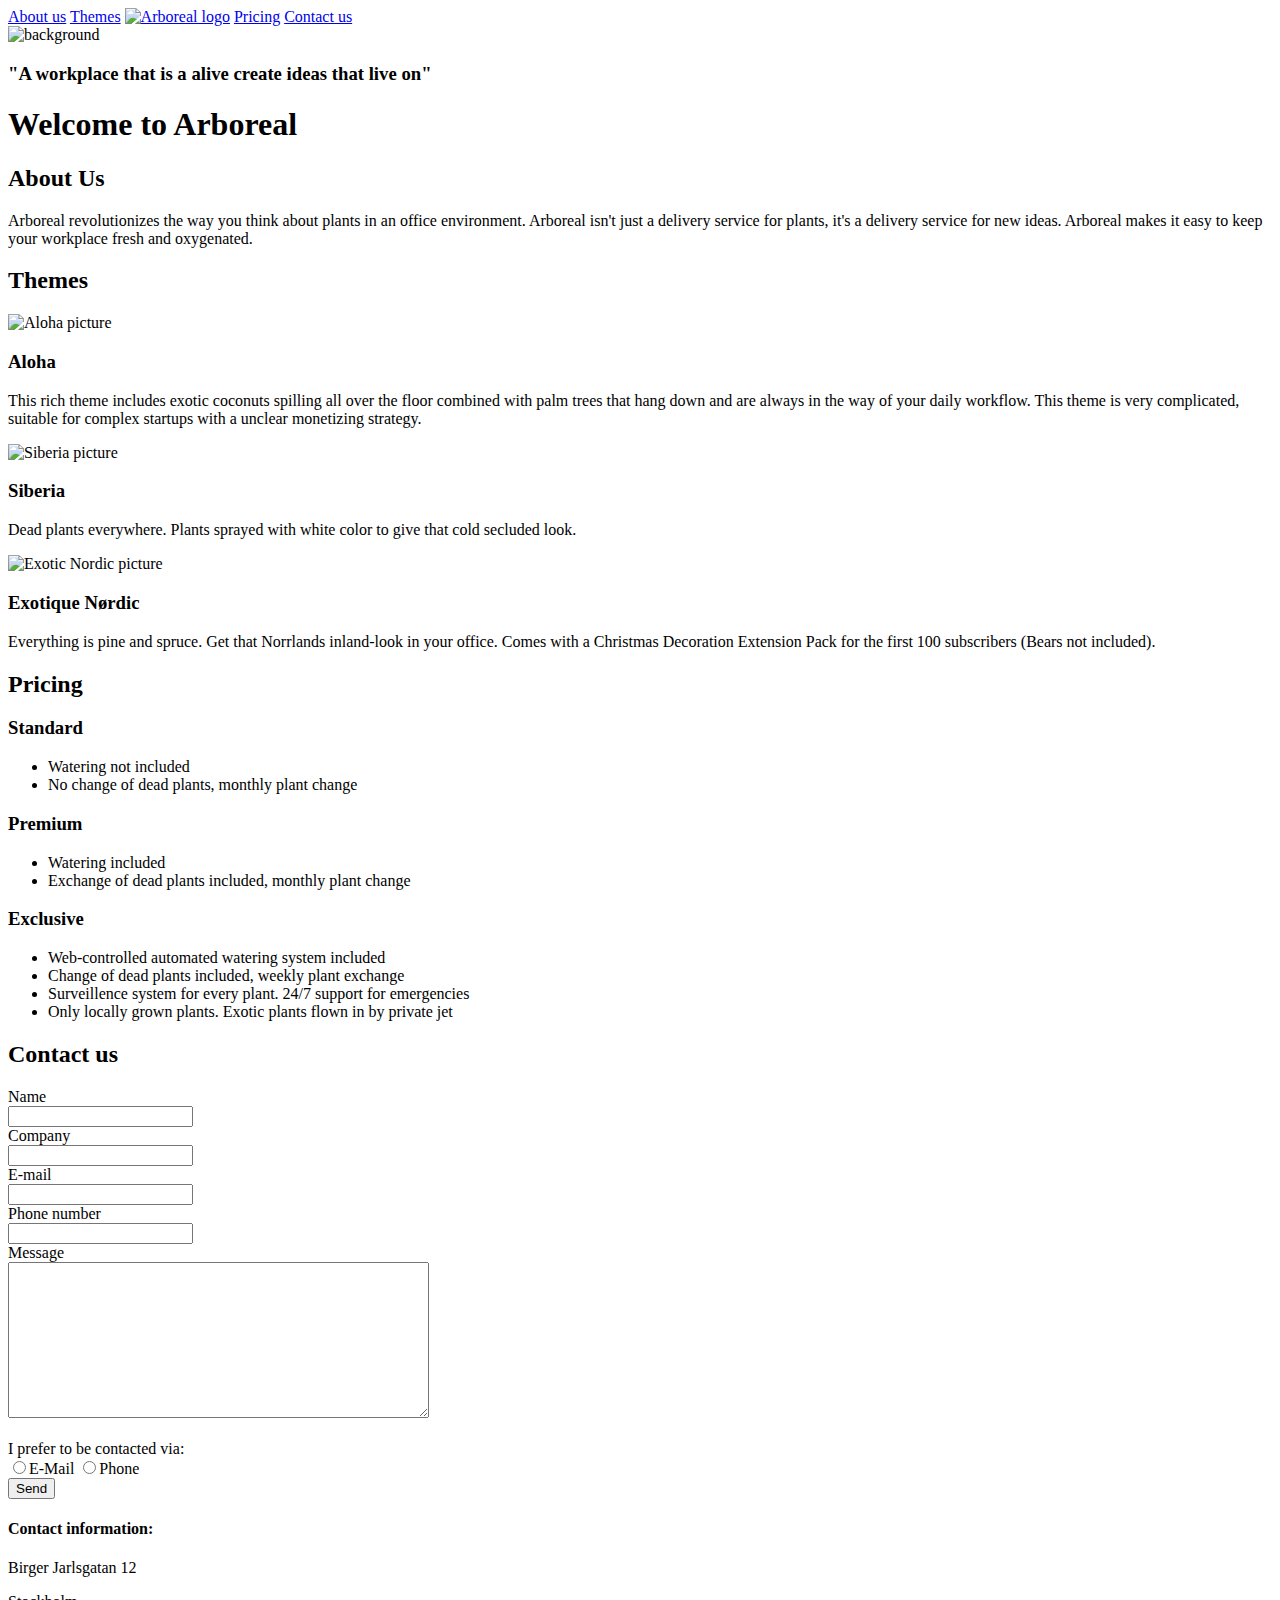
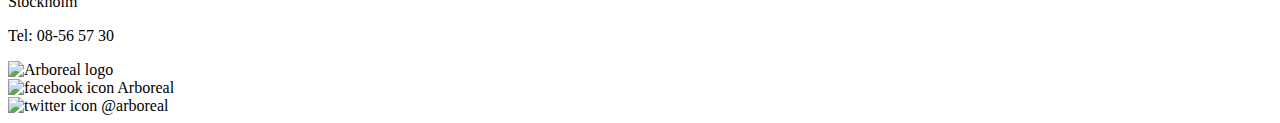
==== index.html @ 0398a41c "html name change" ====
<!DOCTYPE html>
<html>
  <head>
    <meta charset="utf-8">
    <link rel="stylesheet" href="stylesheet.css">
    <title>Arboreal</title>
  </head>
  <body>
    <!--Navigationbar-->
    <nav>
      <a href="#aboutUs">About us</a>
      <a href="#themes">Themes</a>
      <a href="#home"><img src="blacklogo.png" alt="Arboreal logo" class="blacklogo"></a>
      <a href="#pricing">Pricing</a>
      <a href="#contactUs">Contact us</a>
    </nav>
    <!--header: image+logo+quote-->
    <header id="home">
      <img src="headerimage.jpg" alt="background" class="headerimage">
      <h3>"A workplace that is a alive create ideas that live on"</h3>
    </header>
<!-- Main -->
    <main>
      <h1>Welcome to Arboreal</h1>
    <!--About the company-->
    <article id="aboutUs" class="aboutUs">
      <h2>About Us</h2>
      <p>Arboreal revolutionizes the way you think about plants in an office
        environment. Arboreal isn't just a delivery service for plants,
        it's a delivery service for new ideas. Arboreal makes it easy to keep
        your workplace fresh and oxygenated.</p>
    </article>
    <!--the different themes-->
    <article class="themes" id="themes">
        <h2>Themes</h2>
      <div class="themeswrapper">
        <section class="thethemes">
          <img src="aloha.jpg" alt="Aloha picture">
          <h3>Aloha</h3>
            <p>This rich theme includes exotic coconuts spilling all over the floor
              combined with palm trees that hang down and are always in the way of
              your daily workflow. This theme is very complicated, suitable for
              complex startups with a unclear monetizing strategy.</p>
        </section>

        <section class="thethemes">
          <img src="siberia.jpg" alt="Siberia picture">
          <h3>Siberia</h3>
            <p>Dead plants everywhere. Plants sprayed with white color to give that
               cold secluded look.</p>
        </section>

        <section class="thethemes">
          <img src="nordic.jpg" alt="Exotic Nordic picture">
          <h3>Exotique Nørdic</h3>
            <p>Everything is pine and spruce. Get that Norrlands inland-look in
              your office. Comes with a Christmas Decoration Extension Pack for
              the first 100 subscribers (Bears not included).</p>
        </section>
      </div>
    </article>

    <!--Pricing-->
    <article id="pricing">
      <h2>Pricing</h2>
      <div class="pricing">
        <section class="price">
          <h3>Standard</h3>
          <ul>
            <li>Watering not included	</li>
            <li>No change of dead plants, monthly plant change</li>
          </ul>
        </section>
        <section class="price">
          <h3>Premium</h3>
          <ul>
            <li>Watering included</li>
            <li>Exchange of dead plants included, monthly plant change</li>
          </ul>
        </section>
        <section class="price">
          <h3>Exclusive</h3>
          <ul>
            <li>Web-controlled automated watering system included</li>
            <li>Change of dead plants included, weekly plant exchange</li>
            <li>Surveillence system for every plant. 24/7 support for emergencies</li>
            <li>Only locally grown plants. Exotic plants flown in by private jet</li>
          </ul>
        </section>
      </div>
    </article>
    <!--contact form-->
    <article id="contactUs" class="contactUs">
      <h2>Contact us</h2>
      <form>
        <div>
          <label>Name</label>
          <br><input type="text" name="name"><br/>
          <label>Company</label>
          <br><input type="text" name="company"><br/>
          <label>E-mail</label>
          <br><input type="text" name="E-mail"><br/>
          <label>Phone number</label>
          <br><input type="tel" name="phonenumber"><br/>
         </div>
         <div>
           <label>Message</label>
           <br><textarea rows="10" cols="50"></textarea><br/>
           <div class="send">
             <br><label>I prefer to be contacted via:</label><br/>
             <input type="radio" name="email" value="email">E-Mail
             <input type="radio" name="phone" value="phone">Phone
           </div>
           <div class="send">
             <button name="message" onclick="alert('Thank you! We will be in touch shortly.')">Send</button>
           </div>
         </div>
      </form>
    </article>
  <!--Footer with contact information-->
</main>
    <footer>
    <div class="contactinfo">
      <h4>Contact information:</h4>
          <p>Birger Jarlsgatan 12
          <p>Stockholm</p>
          <p>Tel: 08-56 57 30</p>
    </div>
    <div class="contactinfo">
      <img src="whitelogo.png" alt="Arboreal logo">
    </div>
    <div class="contactinfo">
      <div class="socialmedia">
        <img src="facebook_icon.png" alt="facebook icon" class="facebook"> Arboreal
      </div>
      <div class="socialmedia">
        <img src="twitter_icon.png" alt="twitter icon" class="twitter"> @arboreal
      </div>
    </div>
    </footer>
  </body>
</html>
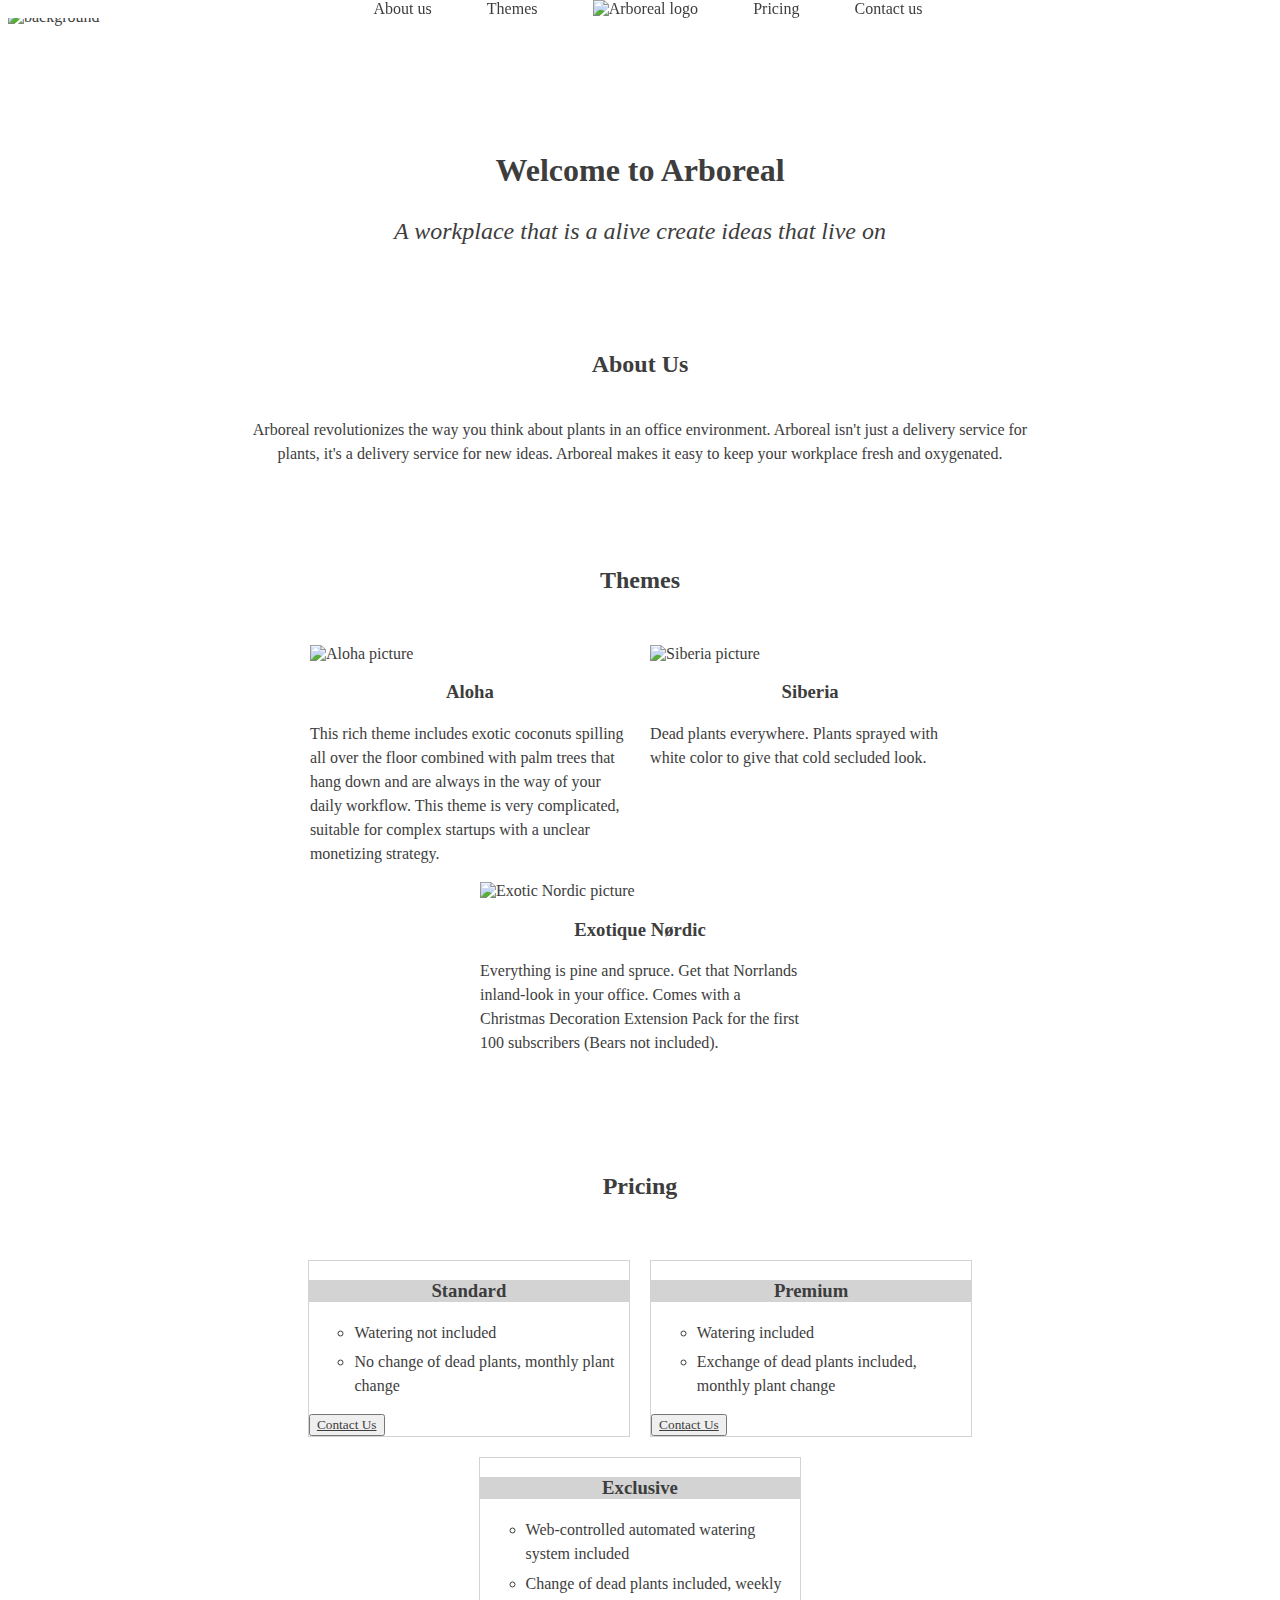
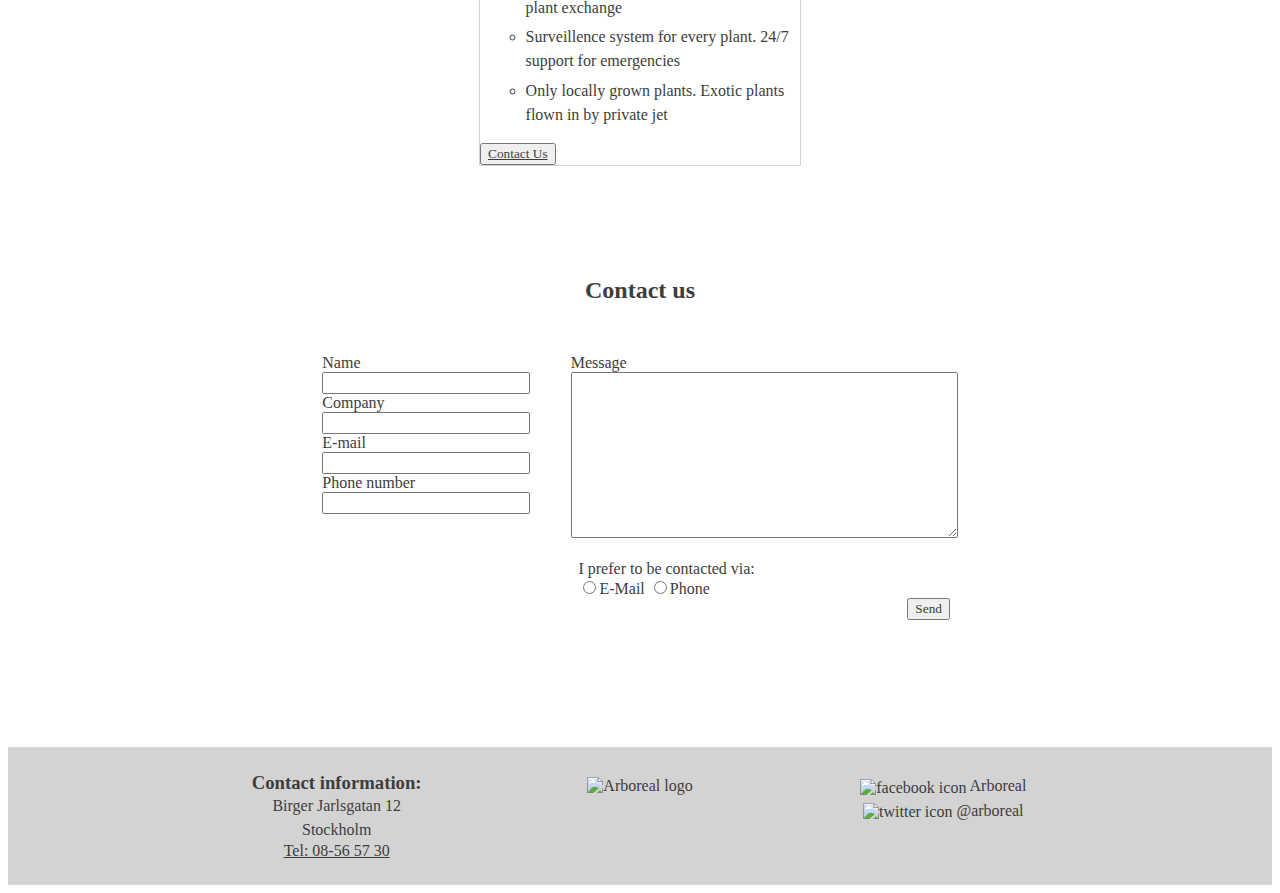
==== commit c2885101: "Language!" ====
--- a/index.html
+++ b/index.html
@@ -2,26 +2,45 @@
 <html>
   <head>
     <meta charset="utf-8">
+    <meta name="viewport" content="width=device-width, initial-scale=1.0">
     <link rel="stylesheet" href="stylesheet.css">
+    <script type="text/javascript" src="script.js" defer></script>
     <title>Arboreal</title>
   </head>
   <body>
     <!--Navigationbar-->
     <nav>
-      <a href="#aboutUs">About us</a>
-      <a href="#themes">Themes</a>
-      <a href="#home"><img src="blacklogo.png" alt="Arboreal logo" class="blacklogo"></a>
-      <a href="#pricing">Pricing</a>
-      <a href="#contactUs">Contact us</a>
+      <div class="navDesktop">
+        <a href="#aboutUs">About us</a>
+        <a href="#themes">Themes</a>
+        <a href="#home"><img src="blacklogo.png" alt="Arboreal logo" class="blacklogo"></a>
+        <a href="#pricing">Pricing</a>
+        <a href="#contactUs">Contact us</a>
+      </div>
+
+      <div class="navMobile">
+        <input type="checkbox" />
+        <span></span>
+        <span></span>
+        <span></span>
+        <ul class="mobileMenu">
+          <li><a href="#home">Home</a></li>
+          <li><a href="#aboutUs">About us</a></li>
+          <li><a href="#themes">Themes</a></li>
+          <li><a href="#pricing">Pricing</a></li>
+          <li><a href="#contactUs">Contact us</a></li>
+        </ul>
+      </div>
     </nav>
+
     <!--header: image+logo+quote-->
     <header id="home">
       <img src="headerimage.jpg" alt="background" class="headerimage">
-      <h3>"A workplace that is a alive create ideas that live on"</h3>
     </header>
 <!-- Main -->
     <main>
       <h1>Welcome to Arboreal</h1>
+      <p class="slogan">A workplace that is a alive create ideas that live on</p>
     <!--About the company-->
     <article id="aboutUs" class="aboutUs">
       <h2>About Us</h2>
@@ -58,6 +77,7 @@
               the first 100 subscribers (Bears not included).</p>
         </section>
       </div>
+    <div class="clearfix"></div>
     </article>
 
     <!--Pricing-->
@@ -70,6 +90,7 @@
             <li>Watering not included	</li>
             <li>No change of dead plants, monthly plant change</li>
           </ul>
+          <button type="button" name="button"><a href="#contactUs">Contact Us</a></button>
         </section>
         <section class="price">
           <h3>Premium</h3>
@@ -77,6 +98,7 @@
             <li>Watering included</li>
             <li>Exchange of dead plants included, monthly plant change</li>
           </ul>
+          <button type="button" name="button"><a href="#contactUs">Contact Us</a></button>
         </section>
         <section class="price">
           <h3>Exclusive</h3>
@@ -86,33 +108,35 @@
             <li>Surveillence system for every plant. 24/7 support for emergencies</li>
             <li>Only locally grown plants. Exotic plants flown in by private jet</li>
           </ul>
+          <button type="button" name="button"><a href="#contactUs">Contact Us</a></button>
         </section>
       </div>
+      <div class="clearfix"></div>
     </article>
     <!--contact form-->
     <article id="contactUs" class="contactUs">
       <h2>Contact us</h2>
       <form>
-        <div>
-          <label>Name</label>
-          <br><input type="text" name="name"><br/>
-          <label>Company</label>
-          <br><input type="text" name="company"><br/>
-          <label>E-mail</label>
-          <br><input type="text" name="E-mail"><br/>
-          <label>Phone number</label>
-          <br><input type="tel" name="phonenumber"><br/>
+        <div class="inputinformation">
+          <label for="name">Name</label>
+          <br><input type="text" name="name" id="name"><br/>
+          <label for="company">Company</label>
+          <br><input type="text" name="company" id="company"><br/>
+          <label for="inputemail">E-mail</label>
+          <br><input type="text" name="inputemail" id="inputemail"><br/>
+          <label for="phonenumber">Phone number</label>
+          <br><input type="tel" name="phonenumber" id="phonenumber"><br/>
          </div>
-         <div>
-           <label>Message</label>
-           <br><textarea rows="10" cols="50"></textarea><br/>
+         <div class="messagecontent">
+           <label for="message">Message</label>
+           <br><textarea rows="10" cols="50" name="message" id="message"></textarea><br/>
            <div class="send">
              <br><label>I prefer to be contacted via:</label><br/>
-             <input type="radio" name="email" value="email">E-Mail
-             <input type="radio" name="phone" value="phone">Phone
+             <input type="radio" name="email" value="email" id="email">E-Mail
+             <input type="radio" name="phone" value="phone" id="phone">Phone
            </div>
            <div class="send">
-             <button name="message" onclick="alert('Thank you! We will be in touch shortly.')">Send</button>
+              <input type="submit" name="submit" value="Send" class="submit" onclick="alert('Thank you! We will be in touch shortly.')">
            </div>
          </div>
       </form>
@@ -121,17 +145,17 @@
 </main>
     <footer>
     <div class="contactinfo">
-      <h4>Contact information:</h4>
+      <h3>Contact information:</h3>
           <p>Birger Jarlsgatan 12
           <p>Stockholm</p>
-          <p>Tel: 08-56 57 30</p>
+          <a href="tel:+468565730">Tel: 08-56 57 30</a>
     </div>
     <div class="contactinfo">
-      <img src="whitelogo.png" alt="Arboreal logo">
+      <img src="whitelogo.png" alt="Arboreal logo" class="logofooter">
     </div>
     <div class="contactinfo">
       <div class="socialmedia">
-        <img src="facebook_icon.png" alt="facebook icon" class="facebook"> Arboreal
+        <img src="facebook_icon.png" alt="facebook icon" class="facebook">  Arboreal
       </div>
       <div class="socialmedia">
         <img src="twitter_icon.png" alt="twitter icon" class="twitter"> @arboreal
--- a/stylesheet.css
+++ b/stylesheet.css
@@ -0,0 +1,342 @@
+/*Same font on everything*/
+*{
+ font-family: Calibri;
+ color: rgb(61,61,61);
+}
+ /*Clearfix*/
+.clearfix {
+     clear: left;
+}
+p{
+ font: 100% 1;
+ line-height: 150%;
+}
+/* Navigationbar */
+.navDesktop{
+ background-color: white;
+ position: fixed;
+ top: 0;
+ width: 100%;
+ height: auto;
+ text-align: center;
+ z-index: 1;
+}
+.navDesktop a:hover{
+ font-weight: bold;
+}
+nav a{
+ text-decoration: none;
+ padding: 2%;
+}
+.navMobile{
+ display:none;
+}
+.headerimage{
+ position: relative;
+ width: 100%;
+ height:auto;
+}
+.blacklogo{
+ width: 45px; /*for the oldies*/
+ width: 3em;
+ height: auto;
+}
+h2{
+ text-align: center;
+ margin: 10% 0 5% 0;
+}
+
+main{
+ margin:10%;
+}
+h1{
+ text-align: center;
+ margin-top: 10%;
+}
+.slogan{
+ text-align: center;
+ font-style: italic;
+ font-size: 150%;
+}
+h3{
+ text-align: center;
+}
+
+/*About Us*/
+.aboutUs {
+ text-align: center;
+ margin: 10% 10% 0 10%;
+}
+
+/*Themes*/
+.themeswrapper{
+ display: -webkit-box;
+ display: -ms-flexbox;
+ display: flex;
+ -webkit-box-pack: center;
+     -ms-flex-pack: center;
+         justify-content: center;
+ -webkit-box-orient: horizontal;
+ -webkit-box-direction: normal;
+     -ms-flex-direction: row;
+         flex-direction: row;
+ -ms-flex-wrap: wrap;
+     flex-wrap: wrap;
+}
+.thethemes{
+ display: block;
+ float: left;   /*For the oldies*/
+ width: 300px;
+ width: 20em;
+ margin: 0 1% 0 1%;
+}
+.thethemes img{
+ width: 100%;
+ height: auto;
+}
+
+/*Pricing*/
+.pricing{
+ display: -webkit-box;
+ display: -ms-flexbox;
+ display: flex;
+ -webkit-box-pack: center;
+     -ms-flex-pack: center;
+         justify-content: center;
+ -webkit-box-orient: horizontal;
+ -webkit-box-direction: normal;
+     -ms-flex-direction: row;
+         flex-direction: row;
+ -ms-flex-wrap: wrap;
+     flex-wrap: wrap;
+}
+.price{
+ display: block;
+ float: left;   /*For the oldies*/
+ width: 300px;
+ width: 20em;
+ margin: 1%;
+ border-style: solid;
+ border-color: rgb(211,211,211);
+ border-width: 1px;
+}
+/*the lists' dots*/
+.price ul{
+ list-style-type: circle;
+ background-color: white;
+}
+.price h3{
+ font-weight: bold;
+ background-color: rgb(211,211,211);
+}
+.price li{
+ margin: 2%;
+ line-height: 150%;
+}
+
+/*Contact Form*/
+.contactUs form{
+ display: -webkit-box;
+ display: -ms-flexbox;
+ display: flex;
+ -webkit-box-orient: horizontal;
+ -webkit-box-direction: normal;
+     -ms-flex-direction: row;
+         flex-direction: row;
+ -webkit-box-pack: center;
+     -ms-flex-pack: center;
+         justify-content: center;
+ -ms-flex-wrap: wrap;
+     flex-wrap: wrap;
+}
+.contactUs div{
+ margin: 0 2% 0 2%;
+}
+.contactUs button{
+  justify-content: center;
+
+}
+.submit{
+ float: right;
+}
+.inputinformation input{
+ width: 200px;/*for the oldies*/
+ width: 15em;
+}
+
+/* Footer */
+footer{
+padding-top: 2%;
+padding-bottom: 2%;
+ background-color: rgb(211,211,211);
+ display: -webkit-box;
+ display: -ms-flexbox;
+ display: flex;
+ -ms-flex-wrap: wrap;
+     flex-wrap: wrap;
+ -webkit-box-pack: center;
+     -ms-flex-pack: center;
+         justify-content: center;
+ text-align: center;
+}
+.contactinfo{
+ width: 20%;
+ margin-left: 2%;
+ margin-right: 2%;
+}
+.contactinfo h3{
+  margin: 0;
+}
+.contactinfo p{
+ margin: 0;
+ text-align: center;
+}
+.contactinfo img{
+ height: 20%; /*for the oldies*/
+ height: 5em;
+ width: auto;
+}
+.logofooter{
+ margin: 2%;
+}
+.socialmedia{
+ margin: 2%;
+}
+.socialmedia img{
+ width: 10%;
+ height: auto;
+ vertical-align: middle;
+}
+
+/*Media query for tablet and mobile*/
+/*At 800px everything needed a little tweak*/
+@media only screen and (max-width: 800px) {
+
+ .thethemes{
+   margin-top: 10%;
+   width: 80%;
+ }
+ .price{
+   width: 80%;
+ }
+ .contactinfo{
+   width: 50%;
+ }
+
+.navDesktop{
+  display: none;
+}
+.navMobile {
+ display: block;
+ position: fixed;
+ top: 5%;
+ left: 5%;
+ z-index: 1;
+ -webkit-user-select: none;
+ -moz-user-select: none;
+  -ms-user-select: none;
+      user-select: none;
+}
+.navMobile input {
+ display: block;
+ width: 40px;
+ height: 40px;
+ position: absolute;
+ top: -5px;
+ left: -5px;
+ cursor: pointer;
+ opacity: 0;
+ z-index: 2;
+ -webkit-touch-callout: none;
+}
+/*The Burger */
+.navMobile span{
+ display: block;
+ width: 33px;
+ height: 4px;
+ margin-bottom: 5px;
+ position: relative;
+ background: rgb(211,211,211);
+ border-radius: 3px;
+ z-index: 1;
+ -webkit-transform-origin: 4px 0px;
+     -ms-transform-origin: 4px 0px;
+         transform-origin: 4px 0px;
+ -webkit-transition: background 0.5s cubic-bezier(0.77,0.2,0.05,1.0),
+             opacity 0.55s ease,
+             -webkit-transform 0.5s cubic-bezier(0.77,0.2,0.05,1.0);
+ transition: background 0.5s cubic-bezier(0.77,0.2,0.05,1.0),
+             opacity 0.55s ease,
+             -webkit-transform 0.5s cubic-bezier(0.77,0.2,0.05,1.0);
+ -o-transition: transform 0.5s cubic-bezier(0.77,0.2,0.05,1.0),
+             background 0.5s cubic-bezier(0.77,0.2,0.05,1.0),
+             opacity 0.55s ease;
+ transition: transform 0.5s cubic-bezier(0.77,0.2,0.05,1.0),
+             background 0.5s cubic-bezier(0.77,0.2,0.05,1.0),
+             opacity 0.55s ease;
+ transition: transform 0.5s cubic-bezier(0.77,0.2,0.05,1.0),
+             background 0.5s cubic-bezier(0.77,0.2,0.05,1.0),
+             opacity 0.55s ease,
+             -webkit-transform 0.5s cubic-bezier(0.77,0.2,0.05,1.0);
+}
+.navMobile span:first-child{
+ -webkit-transform-origin: 0% 0%;
+     -ms-transform-origin: 0% 0%;
+         transform-origin: 0% 0%;
+}
+.navMobile span:nth-last-child(2){
+ -webkit-transform-origin: 0% 100%;
+     -ms-transform-origin: 0% 100%;
+         transform-origin: 0% 100%;
+}
+/*Transform the slices of burger into a cross.*/
+.navMobile input:checked ~ span{
+ opacity: 1;
+ -webkit-transform: rotate(45deg) translate(-2px, -1px);
+     -ms-transform: rotate(45deg) translate(-2px, -1px);
+         transform: rotate(45deg) translate(-2px, -1px);
+ background: rgb(35,35,35);
+}
+.navMobile input:checked ~ span:nth-last-child(3){
+ opacity: 0;
+ -webkit-transform: rotate(0deg) scale(0.2, 0.2);
+     -ms-transform: rotate(0deg) scale(0.2, 0.2);
+         transform: rotate(0deg) scale(0.2, 0.2);
+}
+.navMobile input:checked ~ span:nth-last-child(2){
+ -webkit-transform: rotate(-45deg) translate(0, -1px);
+     -ms-transform: rotate(-45deg) translate(0, -1px);
+         transform: rotate(-45deg) translate(0, -1px);
+}
+.mobileMenu{ /*The opened menu*/
+ position: absolute;
+ width: 300px;
+ margin: -100px 0 0 -50px;
+ padding: 50px;
+ padding-top: 125px;
+ background: #ededed;
+ list-style-type: none;
+ -webkit-font-smoothing: antialiased;
+ -webkit-transform-origin: 0% 0%;
+     -ms-transform-origin: 0% 0%;
+         transform-origin: 0% 0%;
+ -webkit-transform: translate(-100%, 0);
+     -ms-transform: translate(-100%, 0);
+         transform: translate(-100%, 0);
+ -webkit-transition: -webkit-transform 0.5s cubic-bezier(0.77,0.2,0.05,1.0);
+ transition: -webkit-transform 0.5s cubic-bezier(0.77,0.2,0.05,1.0);
+ -o-transition: transform 0.5s cubic-bezier(0.77,0.2,0.05,1.0);
+ transition: transform 0.5s cubic-bezier(0.77,0.2,0.05,1.0);
+ transition: transform 0.5s cubic-bezier(0.77,0.2,0.05,1.0), -webkit-transform 0.5s cubic-bezier(0.77,0.2,0.05,1.0);
+}
+.navMobile li{
+ padding: 10px 0;
+ font-size: 22px;
+}
+
+.navMobile input:checked ~ ul{
+ -webkit-transform: none;
+     -ms-transform: none;
+         transform: none;
+}
+}
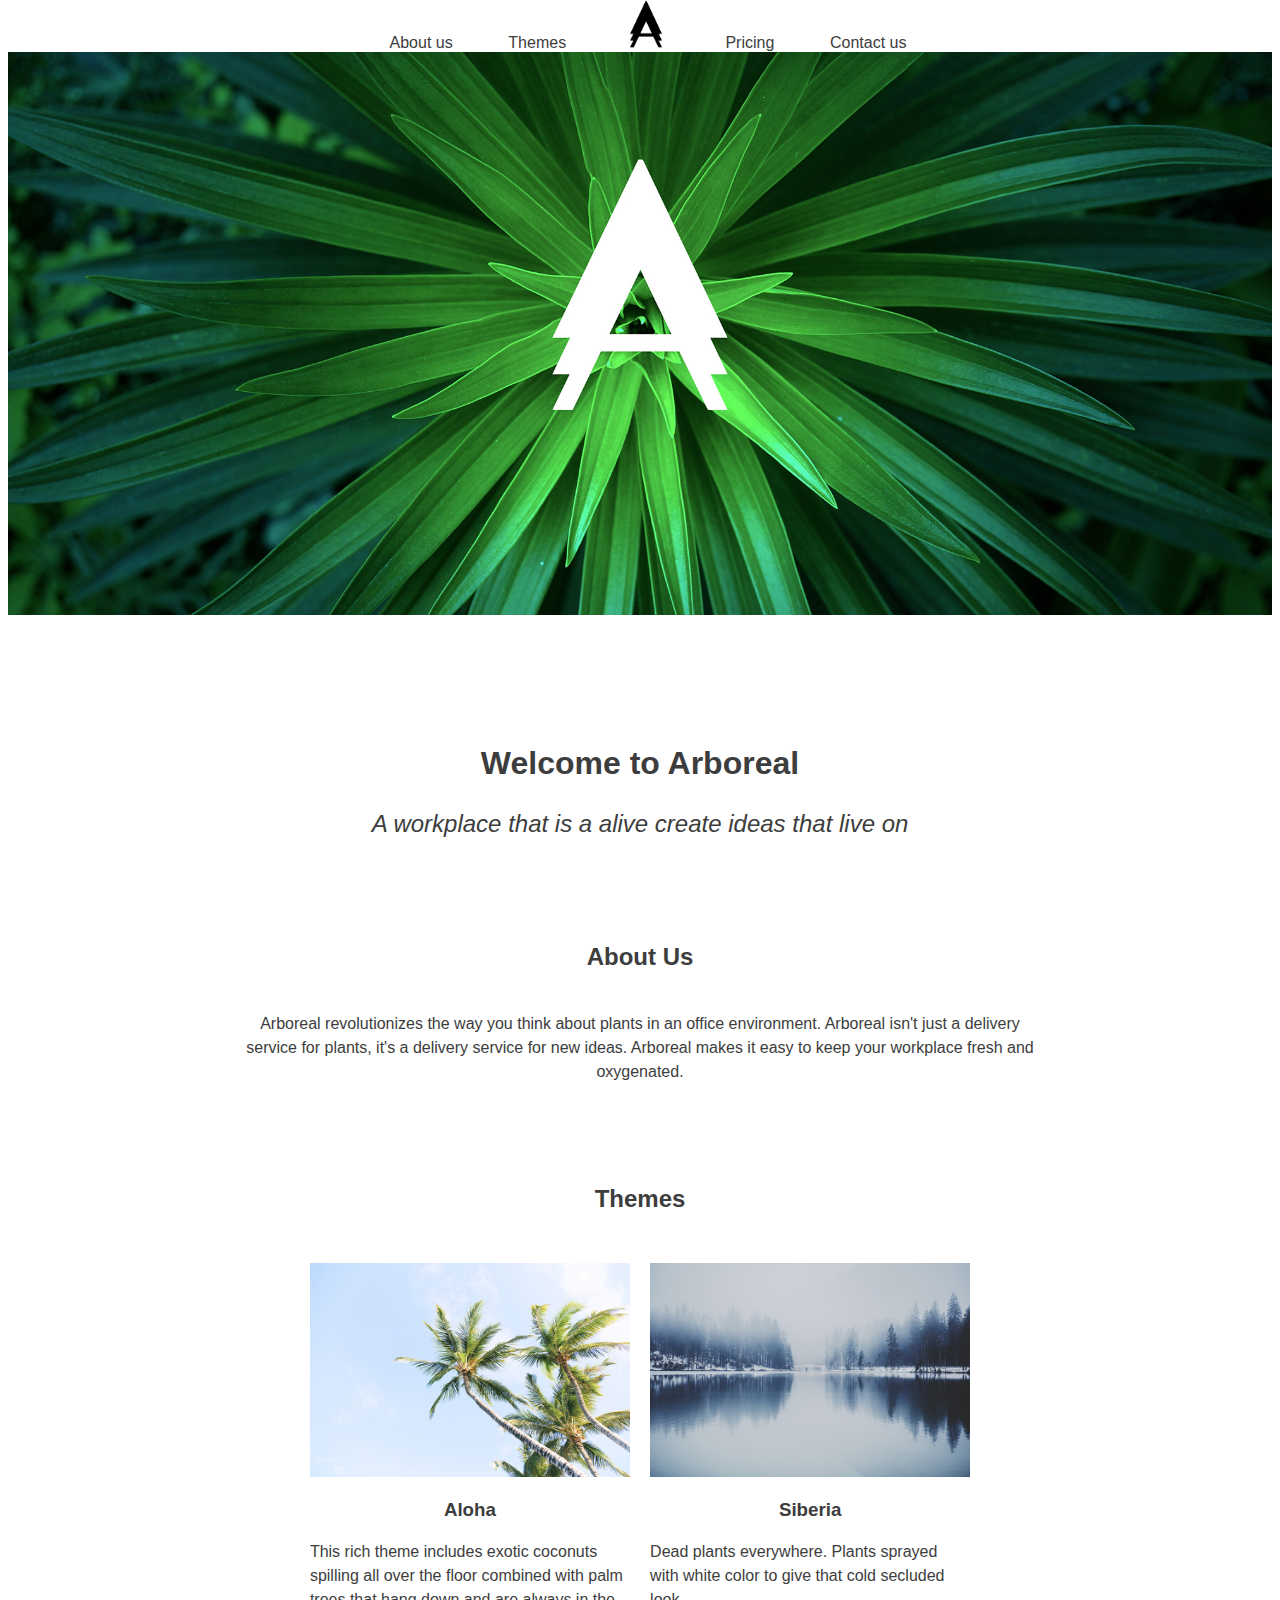
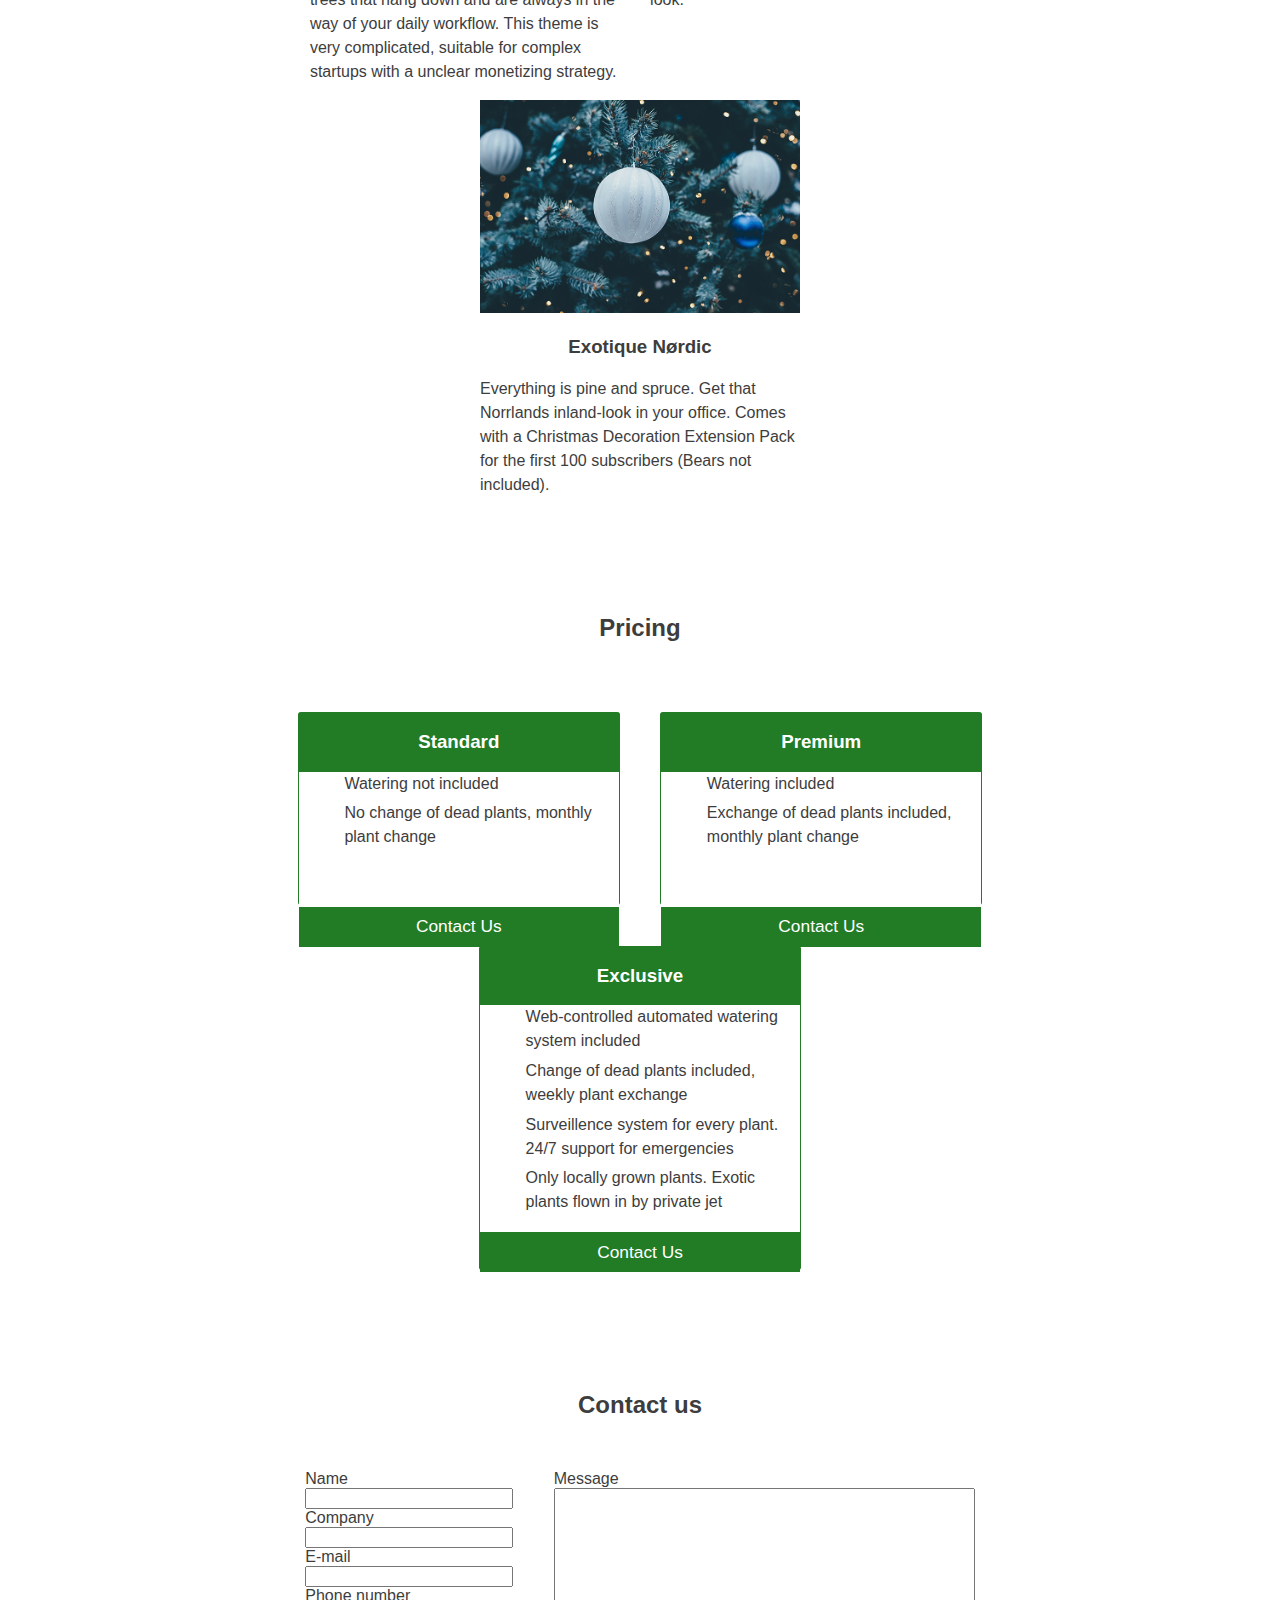
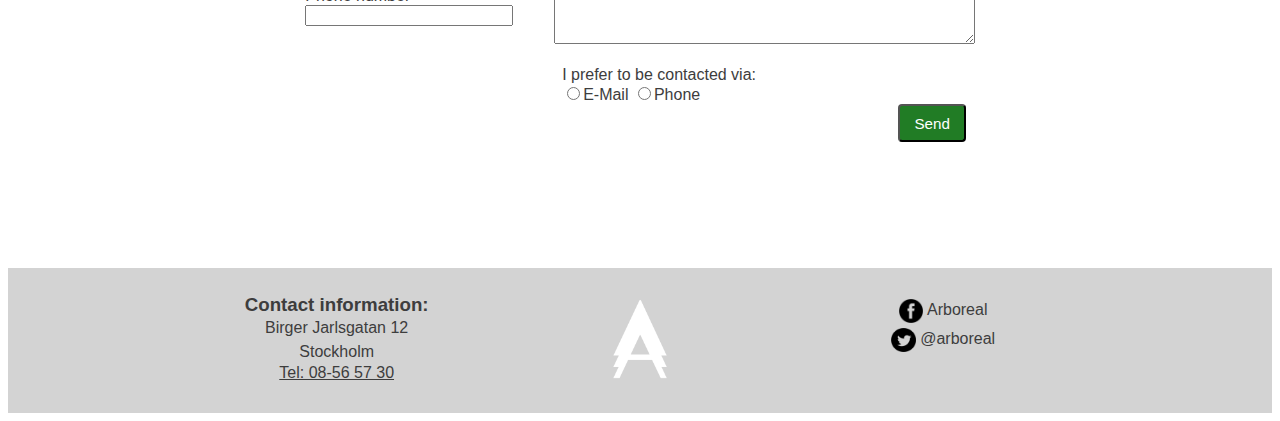
==== commit 841bb9f0: "last fix" ====
--- a/index.html
+++ b/index.html
@@ -13,7 +13,7 @@
       <div class="navDesktop">
         <a href="#aboutUs">About us</a>
         <a href="#themes">Themes</a>
-        <a href="#home"><img src="blacklogo.png" alt="Arboreal logo" class="blacklogo"></a>
+        <a href="#home"><img src="images/blacklogo.png" alt="Arboreal logo" class="blacklogo"></a>
         <a href="#pricing">Pricing</a>
         <a href="#contactUs">Contact us</a>
       </div>
@@ -35,7 +35,7 @@
 
     <!--header: image+logo+quote-->
     <header id="home">
-      <img src="headerimage.jpg" alt="background" class="headerimage">
+      <img src="images/headerimage.jpg" alt="background" class="headerimage">
     </header>
 <!-- Main -->
     <main>
@@ -54,7 +54,7 @@
         <h2>Themes</h2>
       <div class="themeswrapper">
         <section class="thethemes">
-          <img src="aloha.jpg" alt="Aloha picture">
+          <img src="images/aloha.jpg" alt="Aloha picture">
           <h3>Aloha</h3>
             <p>This rich theme includes exotic coconuts spilling all over the floor
               combined with palm trees that hang down and are always in the way of
@@ -63,14 +63,14 @@
         </section>
 
         <section class="thethemes">
-          <img src="siberia.jpg" alt="Siberia picture">
+          <img src="images/siberia.jpg" alt="Siberia picture">
           <h3>Siberia</h3>
             <p>Dead plants everywhere. Plants sprayed with white color to give that
                cold secluded look.</p>
         </section>
 
         <section class="thethemes">
-          <img src="nordic.jpg" alt="Exotic Nordic picture">
+          <img src="images/nordic.jpg" alt="Exotic Nordic picture">
           <h3>Exotique Nørdic</h3>
             <p>Everything is pine and spruce. Get that Norrlands inland-look in
               your office. Comes with a Christmas Decoration Extension Pack for
@@ -84,30 +84,41 @@
     <article id="pricing">
       <h2>Pricing</h2>
       <div class="pricing">
+
         <section class="price">
           <h3>Standard</h3>
-          <ul>
-            <li>Watering not included	</li>
-            <li>No change of dead plants, monthly plant change</li>
-          </ul>
+          <div class="pricingList">
+            <ul>
+              <li>Watering not included	</li>
+              <li>No change of dead plants, monthly plant change</li>
+            </ul>
+          </div>
           <button type="button" name="button"><a href="#contactUs">Contact Us</a></button>
         </section>
+
+
         <section class="price">
           <h3>Premium</h3>
-          <ul>
-            <li>Watering included</li>
-            <li>Exchange of dead plants included, monthly plant change</li>
-          </ul>
+          <div class="pricingList">
+            <ul>
+              <li>Watering included</li>
+              <li>Exchange of dead plants included, monthly plant change</li>
+            </ul>
+          </div>
           <button type="button" name="button"><a href="#contactUs">Contact Us</a></button>
         </section>
+
+
         <section class="price">
           <h3>Exclusive</h3>
-          <ul>
-            <li>Web-controlled automated watering system included</li>
-            <li>Change of dead plants included, weekly plant exchange</li>
-            <li>Surveillence system for every plant. 24/7 support for emergencies</li>
-            <li>Only locally grown plants. Exotic plants flown in by private jet</li>
-          </ul>
+          <div class="pricingList">
+            <ul>
+              <li>Web-controlled automated watering system included</li>
+              <li>Change of dead plants included, weekly plant exchange</li>
+              <li>Surveillence system for every plant. 24/7 support for emergencies</li>
+              <li>Only locally grown plants. Exotic plants flown in by private jet</li>
+            </ul>
+            </div>
           <button type="button" name="button"><a href="#contactUs">Contact Us</a></button>
         </section>
       </div>
@@ -151,14 +162,14 @@
           <a href="tel:+468565730">Tel: 08-56 57 30</a>
     </div>
     <div class="contactinfo">
-      <img src="whitelogo.png" alt="Arboreal logo" class="logofooter">
+      <img src="images/whitelogo.png" alt="Arboreal logo" class="logofooter">
     </div>
     <div class="contactinfo">
       <div class="socialmedia">
-        <img src="facebook_icon.png" alt="facebook icon" class="facebook">  Arboreal
+        <img src="images/facebook_icon.png" alt="facebook icon" class="facebook">  Arboreal
       </div>
       <div class="socialmedia">
-        <img src="twitter_icon.png" alt="twitter icon" class="twitter"> @arboreal
+        <img src="images/twitter_icon.png" alt="twitter icon" class="twitter"> @arboreal
       </div>
     </div>
     </footer>
--- a/stylesheet.css
+++ b/stylesheet.css
@@ -1,6 +1,6 @@
 /*Same font on everything*/
 *{
- font-family: Calibri;
+ font-family: helvetica;
  color: rgb(61,61,61);
 }
  /*Clearfix*/
@@ -11,7 +11,7 @@
  font: 100% 1;
  line-height: 150%;
 }
-/* Navigationbar */
+/* Navigation bar */
 .navDesktop{
  background-color: white;
  position: fixed;
@@ -115,24 +115,48 @@
  float: left;   /*For the oldies*/
  width: 300px;
  width: 20em;
- margin: 1%;
- border-style: solid;
- border-color: rgb(211,211,211);
+ margin: 2%;
+ background-color: rgb(33, 124, 37);
+ border-radius: 3px;
+ border-left: solid;
+ border-right: solid;
  border-width: 1px;
-}
-/*the lists' dots*/
-.price ul{
- list-style-type: circle;
- background-color: white;
+ border-color:  rgb(33, 124, 37);
 }
 .price h3{
  font-weight: bold;
- background-color: rgb(211,211,211);
+ color: white;
+ /*background-color: rgb(211,211,211);*/
+}
+.pricingList{
+  height: 70%;
+  background-color: white;
+}
+.price ul{
+ list-style: none;
+ background-color: white;
 }
 .price li{
  margin: 2%;
  line-height: 150%;
 }
+.price button{
+  width: 100%;
+  bottom: 0;
+  height: 34px;
+  height: 3em;
+  background-color: rgb(33, 124, 37);
+  border: none;
+}
+.price button:hover a{
+  font-weight: bold;
+}
+.price a{
+  text-decoration: none;
+  color: white;
+  font-size: 130%;
+}
+
 
 /*Contact Form*/
 .contactUs form{
@@ -152,12 +176,15 @@
 .contactUs div{
  margin: 0 2% 0 2%;
 }
-.contactUs button{
-  justify-content: center;
-
-}
 .submit{
  float: right;
+ background-color: rgb(33, 124, 37);
+ text-decoration: none;
+ color:white;
+ border-radius: 4px;
+ height: 2.5em;
+ width: 4.5em;
+ font-size: 95%;
 }
 .inputinformation input{
  width: 200px;/*for the oldies*/
